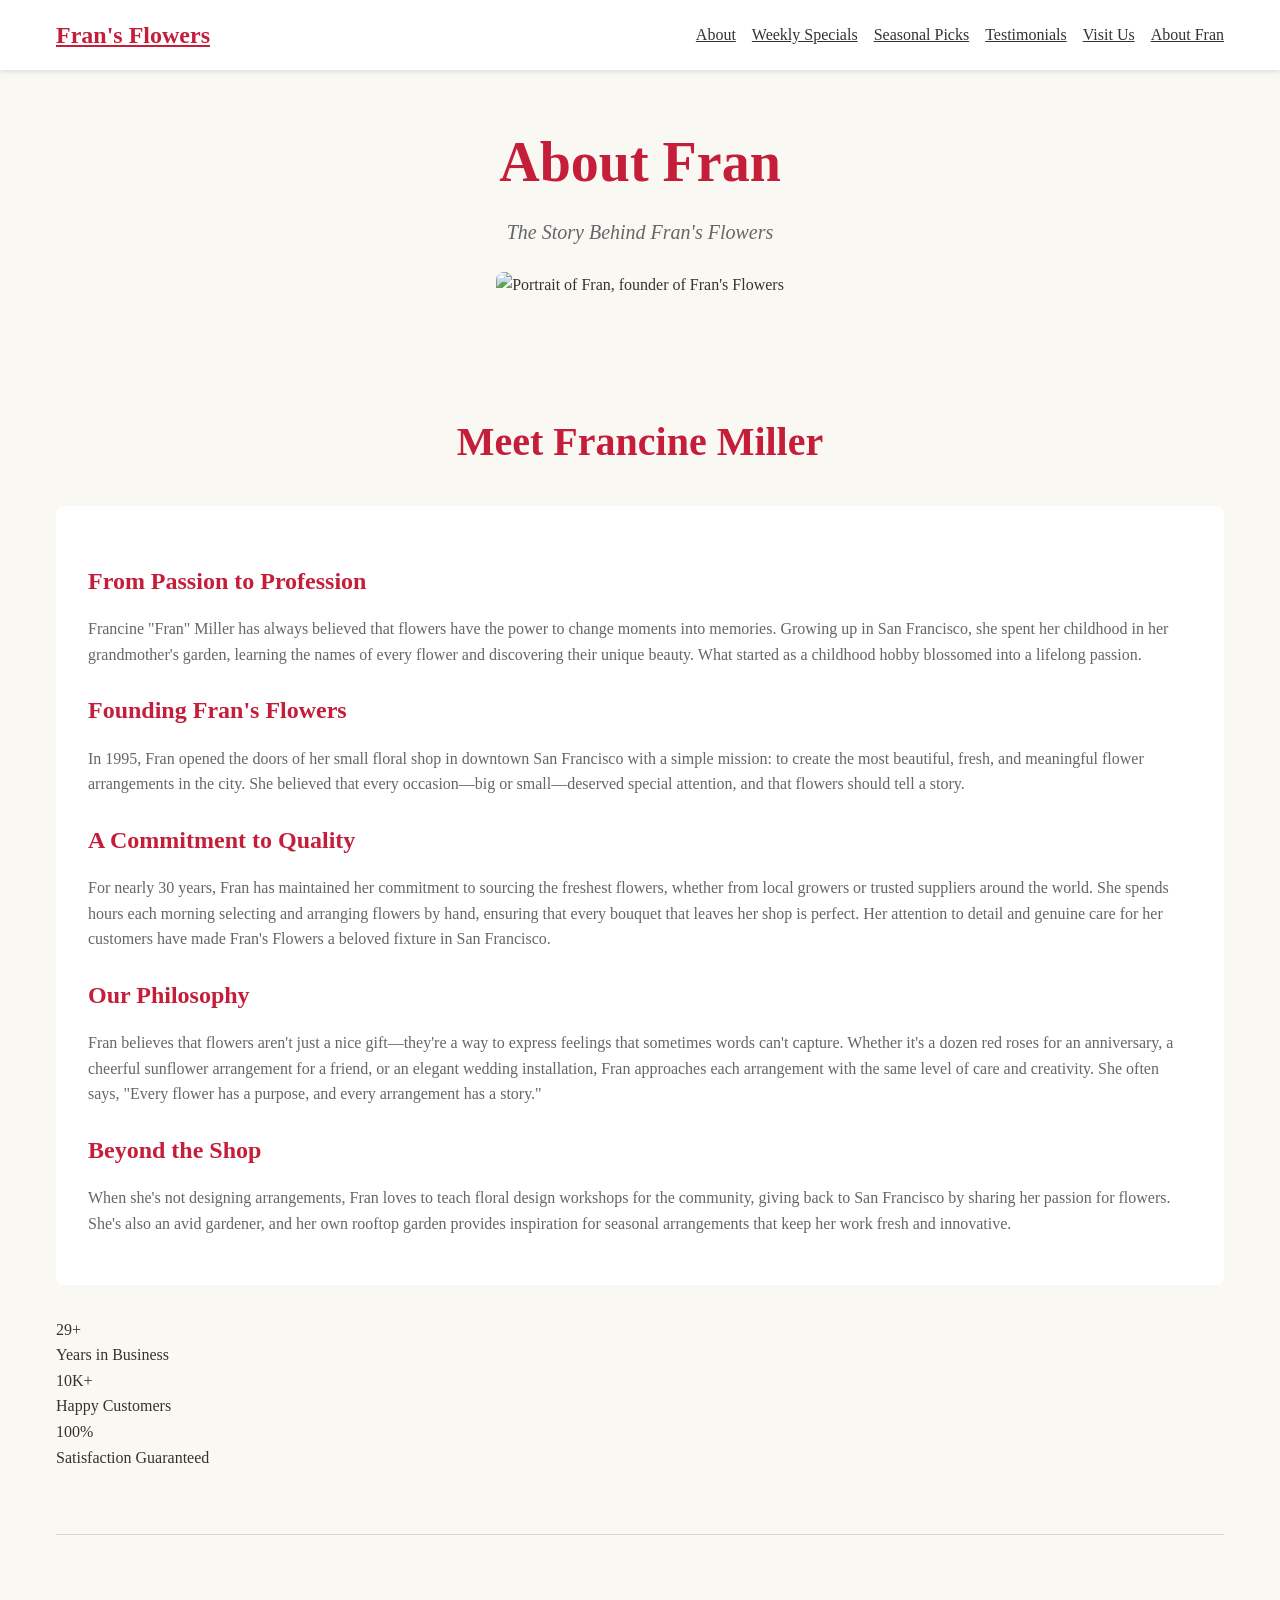
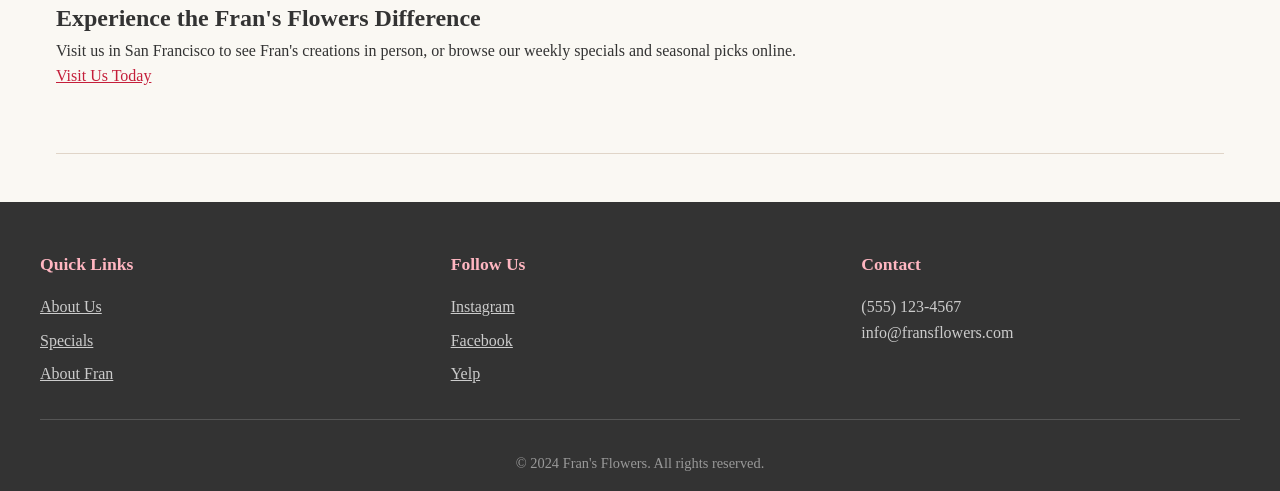
==== about.html @ 1854edc0 "v1" ====
<!DOCTYPE html>
<html lang="en">
<head>
    <meta charset="UTF-8">
    <meta name="viewport" content="width=device-width, initial-scale=1.0">
    <title>About Fran - Fran's Flowers Florist</title>
    <link rel="stylesheet" href="styles.css">
</head>
<body>
    <!-- Navigation Bar -->
    <nav class="navbar">
        <div class="nav-container">
            <div class="nav-brand">
                <a href="index.html">Fran's Flowers</a>
            </div>
            <ul class="nav-menu">
                <li class="nav-item"><a href="index.html#about" class="nav-link">About</a></li>
                <li class="nav-item"><a href="index.html#specials" class="nav-link">Weekly Specials</a></li>
                <li class="nav-item"><a href="index.html#seasonal-picks" class="nav-link">Seasonal Picks</a></li>
                <li class="nav-item"><a href="index.html#testimonials" class="nav-link">Testimonials</a></li>
                <li class="nav-item"><a href="index.html#visit" class="nav-link">Visit Us</a></li>
                <li class="nav-item"><a href="about.html" class="nav-link">About Fran</a></li>
            </ul>
        </div>
    </nav>

    <!-- Main Content -->
    <main>
        <!-- Header Section -->
        <header class="header">
            <div class="header-content">
                <h1 class="header-title">About Fran</h1>
                <p class="header-subtitle">The Story Behind Fran's Flowers</p>
            </div>
            <img src="images/fran-portrait.jpg" alt="Portrait of Fran, founder of Fran's Flowers" class="hero-image">
        </header>

        <!-- About Fran Section -->
        <section class="about-fran-section">
            <div class="about-fran-container">
                <h2 class="section-title">Meet Francine Miller</h2>

                <article class="about-fran-content">
                    <h3 class="content-heading">From Passion to Profession</h3>
                    <p class="about-fran-text">
                        Francine "Fran" Miller has always believed that flowers have the power to change 
                        moments into memories. Growing up in San Francisco, she spent her childhood in her 
                        grandmother's garden, learning the names of every flower and discovering their unique 
                        beauty. What started as a childhood hobby blossomed into a lifelong passion.
                    </p>

                    <h3 class="content-heading">Founding Fran's Flowers</h3>
                    <p class="about-fran-text">
                        In 1995, Fran opened the doors of her small floral shop in downtown San Francisco 
                        with a simple mission: to create the most beautiful, fresh, and meaningful flower 
                        arrangements in the city. She believed that every occasion—big or small—deserved 
                        special attention, and that flowers should tell a story.
                    </p>

                    <h3 class="content-heading">A Commitment to Quality</h3>
                    <p class="about-fran-text">
                        For nearly 30 years, Fran has maintained her commitment to sourcing the freshest 
                        flowers, whether from local growers or trusted suppliers around the world. She spends 
                        hours each morning selecting and arranging flowers by hand, ensuring that every 
                        bouquet that leaves her shop is perfect. Her attention to detail and genuine care 
                        for her customers have made Fran's Flowers a beloved fixture in San Francisco.
                    </p>

                    <h3 class="content-heading">Our Philosophy</h3>
                    <p class="about-fran-text">
                        Fran believes that flowers aren't just a nice gift—they're a way to express feelings 
                        that sometimes words can't capture. Whether it's a dozen red roses for an anniversary, 
                        a cheerful sunflower arrangement for a friend, or an elegant wedding installation, 
                        Fran approaches each arrangement with the same level of care and creativity. She often 
                        says, "Every flower has a purpose, and every arrangement has a story."
                    </p>

                    <h3 class="content-heading">Beyond the Shop</h3>
                    <p class="about-fran-text">
                        When she's not designing arrangements, Fran loves to teach floral design workshops 
                        for the community, giving back to San Francisco by sharing her passion for flowers. 
                        She's also an avid gardener, and her own rooftop garden provides inspiration for 
                        seasonal arrangements that keep her work fresh and innovative.
                    </p>
                </article>

                <div class="about-fran-stats">
                    <div class="stat">
                        <p class="stat-number">29+</p>
                        <p class="stat-label">Years in Business</p>
                    </div>
                    <div class="stat">
                        <p class="stat-number">10K+</p>
                        <p class="stat-label">Happy Customers</p>
                    </div>
                    <div class="stat">
                        <p class="stat-number">100%</p>
                        <p class="stat-label">Satisfaction Guaranteed</p>
                    </div>
                </div>
            </div>
        </section>

        <!-- Call to Action -->
        <section class="cta-section">
            <div class="cta-container">
                <h2 class="cta-title">Experience the Fran's Flowers Difference</h2>
                <p class="cta-text">
                    Visit us in San Francisco to see Fran's creations in person, or browse our 
                    weekly specials and seasonal picks online.
                </p>
                <a href="index.html#visit" class="cta-button">Visit Us Today</a>
            </div>
        </section>
    </main>

    <!-- Footer -->
    <footer class="footer">
        <div class="footer-container">
            <div class="footer-section">
                <h4 class="footer-title">Quick Links</h4>
                <ul class="footer-links">
                    <li><a href="index.html#about">About Us</a></li>
                    <li><a href="index.html#specials">Specials</a></li>
                    <li><a href="about.html">About Fran</a></li>
                </ul>
            </div>

            <div class="footer-section">
                <h4 class="footer-title">Follow Us</h4>
                <ul class="footer-links">
                    <li><a href="https://instagram.com" target="_blank">Instagram</a></li>
                    <li><a href="https://facebook.com" target="_blank">Facebook</a></li>
                    <li><a href="https://yelp.com" target="_blank">Yelp</a></li>
                </ul>
            </div>

            <div class="footer-section">
                <h4 class="footer-title">Contact</h4>
                <p class="footer-text">
                    (555) 123-4567<br>
                    info@fransflowers.com
                </p>
            </div>
        </div>

        <div class="footer-bottom">
            <p class="copyright">&copy; 2024 Fran's Flowers. All rights reserved.</p>
        </div>
    </footer>
</body>
</html>
---- styles.css ----
/* ================================
   Reset & Global
   ================================ */

* {
    margin: 0;
    padding: 0;
    box-sizing: border-box;
}

body {
    font-family: 'Georgia', serif;
    line-height: 1.6;
    color: #333;
    background-color: #faf8f3;
}

a {
    color: #c41e3a;
}

a:focus {
    outline: 2px solid #c41e3a;
    outline-offset: 2px;
}

a:hover {
    color: #a01729;
}

/* ================================
   Navigation
   ================================ */

.navbar {
    background-color: #fff;
    padding: 1rem 0;
    box-shadow: 0 2px 4px rgba(0, 0, 0, 0.1);
    position: sticky;
    top: 0;
    z-index: 100;
}

.nav-container {
    max-width: 1200px;
    margin: 0 auto;
    padding: 0 1rem;
    display: flex;
    justify-content: space-between;
    align-items: center;
}

.nav-brand a {
    font-size: 1.5rem;
    font-weight: bold;
    color: #c41e3a;
}

.nav-menu {
    display: flex;
    list-style: none;
    gap: 1rem;
    flex-wrap: wrap;
    justify-content: center;
}

.nav-link {
    color: #333;
    font-size: 1rem;
}

.nav-link:hover {
    color: #c41e3a;
}

/* ================================
   Header
   ================================ */

.header {
    text-align: center;
    padding: 3rem 1rem;
    max-width: 1200px;
    margin: 0 auto;
}

.header-title {
    font-size: 3rem;
    color: #c41e3a;
    margin-bottom: 0.5rem;
}

.header-subtitle {
    font-size: 1.25rem;
    color: #666;
    font-style: italic;
    margin-bottom: 1.5rem;
}

.hero-image {
    max-width: 100%;
    height: auto;
    border-radius: 8px;
    max-height: 400px;
    object-fit: cover;
}

/* ================================
   Main Layout
   ================================ */

main {
    max-width: 1200px;
    margin: 0 auto;
    padding: 0 1rem;
}

section {
    padding: 3rem 0;
    border-bottom: 1px solid #e0d5c8;
}

.section-title {
    text-align: center;
    color: #c41e3a;
    font-size: 2rem;
    margin-bottom: 2rem;
}

/* ================================
   About Section
   ================================ */

.about-section {
    text-align: center;
}

.about-text {
    font-size: 1.1rem;
    color: #555;
    max-width: 800px;
    margin: 0 auto;
}

/* ================================
   Weekly Specials
   ================================ */

.specials-grid {
    display: grid;
    grid-template-columns: 1fr;
    gap: 2rem;
}

.special-card {
    background-color: #fff;
    border-radius: 8px;
    overflow: hidden;
    box-shadow: 0 4px 6px rgba(0, 0, 0, 0.1);
}

.card-image {
    width: 100%;
    height: 250px;
    object-fit: cover;
    display: block;
}

.card-title {
    font-size: 1.5rem;
    color: #c41e3a;
    padding: 1.5rem 1.5rem 0.5rem;
}

.card-description {
    padding: 0 1.5rem;
    color: #666;
}

.card-price {
    padding: 1rem 1.5rem;
    font-size: 1.25rem;
    font-weight: bold;
    color: #c41e3a;
}

/* ================================
   Seasonal Picks
   ================================ */

.seasonal-card {
    background-color: #fff;
    border-radius: 8px;
    overflow: hidden;
    box-shadow: 0 4px 6px rgba(0, 0, 0, 0.1);
    display: flex;
    flex-direction: column;
}

.seasonal-image {
    width: 100%;
    height: 300px;
    object-fit: cover;
    display: block;
}

.seasonal-content {
    padding: 2rem;
}

.seasonal-name {
    font-size: 1.75rem;
    color: #c41e3a;
    margin-bottom: 1rem;
}

.seasonal-description {
    color: #666;
    margin-bottom: 1rem;
}

.seasonal-detail {
    font-style: italic;
    color: #c41e3a;
    font-weight: bold;
}

/* ================================
   Testimonials
   ================================ */

.testimonials-grid {
    display: grid;
    grid-template-columns: 1fr;
    gap: 2rem;
}

.testimonial-card {
    background-color: #fff;
    border-left: 4px solid #c41e3a;
    padding: 2rem;
    border-radius: 4px;
    box-shadow: 0 2px 4px rgba(0, 0, 0, 0.05);
}

.testimonial-quote {
    font-size: 1.1rem;
    color: #333;
    font-style: italic;
    margin-bottom: 1rem;
}

.testimonial-author {
    font-weight: bold;
    color: #333;
    margin-bottom: 0.5rem;
}

.testimonial-label {
    font-size: 0.9rem;
    color: #c41e3a;
    font-weight: bold;
}

/* ================================
   Visit Us
   ================================ */

.visit-grid {
    display: grid;
    grid-template-columns: 1fr;
    gap: 2rem;
}

.visit-card {
    background-color: #fff;
    padding: 2rem;
    border-radius: 8px;
    box-shadow: 0 4px 6px rgba(0, 0, 0, 0.1);
    text-align: center;
}

.visit-card-title {
    font-size: 1.5rem;
    color: #c41e3a;
    margin-bottom: 1rem;
}

.visit-info {
    color: #666;
}

/* ================================
   About Fran Page
   ================================ */

.about-fran-content {
    background-color: #fff;
    padding: 2rem;
    border-radius: 8px;
    margin-bottom: 2rem;
}

.content-heading {
    font-size: 1.5rem;
    color: #c41e3a;
    margin-top: 1.5rem;
    margin-bottom: 1rem;
}

.about-fran-text {
    color: #666;
    margin-bottom: 1rem;
}

/* ================================
   Footer
   ================================ */

.footer {
    background-color: #333;
    color: #fff;
    padding: 3rem 1rem 1rem;
    margin-top: 3rem;
}

.footer-container {
    max-width: 1200px;
    margin: 0 auto;
    display: grid;
    grid-template-columns: 1fr;
    gap: 2rem;
    margin-bottom: 2rem;
}

.footer-section {
    text-align: center;
}

.footer-title {
    font-size: 1.1rem;
    color: #ffb6c1;
    margin-bottom: 1rem;
    font-weight: bold;
}

.footer-links {
    list-style: none;
    display: flex;
    justify-content: center;
    gap: 1.5rem;
    flex-wrap: wrap;
}

.footer-links a {
    color: #ccc;
}

.footer-links a:hover {
    color: #ffb6c1;
}

.footer-text {
    color: #ccc;
}

.footer-bottom {
    text-align: center;
    padding-top: 2rem;
    border-top: 1px solid #555;
    max-width: 1200px;
    margin: 0 auto;
}

.copyright {
    color: #999;
    font-size: 0.9rem;
}

/* ================================
   Responsive - Mobile
   ================================ */

@media (max-width: 767px) {
    .nav-container {
        flex-direction: column;
        gap: 1rem;
    }

    .nav-menu {
        flex-direction: column;
        align-items: center;
        gap: 0.75rem;
    }
}

/* ================================
   Responsive - Tablet & Desktop
   ================================ */

@media (min-width: 768px) {
    .specials-grid {
        grid-template-columns: repeat(3, 1fr);
    }

    .testimonials-grid {
        grid-template-columns: repeat(2, 1fr);
    }

    .visit-grid {
        grid-template-columns: repeat(3, 1fr);
    }

    .footer-container {
        grid-template-columns: repeat(3, 1fr);
    }

    .footer-section {
        text-align: left;
    }

    .footer-links {
        justify-content: flex-start;
        flex-direction: column;
        gap: 0.5rem;
    }

    .seasonal-card {
        flex-direction: row;
        align-items: center;
    }

    .seasonal-image {
        width: 50%;
        height: auto;
        min-height: 350px;
    }

    .seasonal-content {
        width: 50%;
    }

    .header-title {
        font-size: 3.5rem;
    }

    section {
        padding: 4rem 0;
    }

    .section-title {
        font-size: 2.5rem;
    }
}
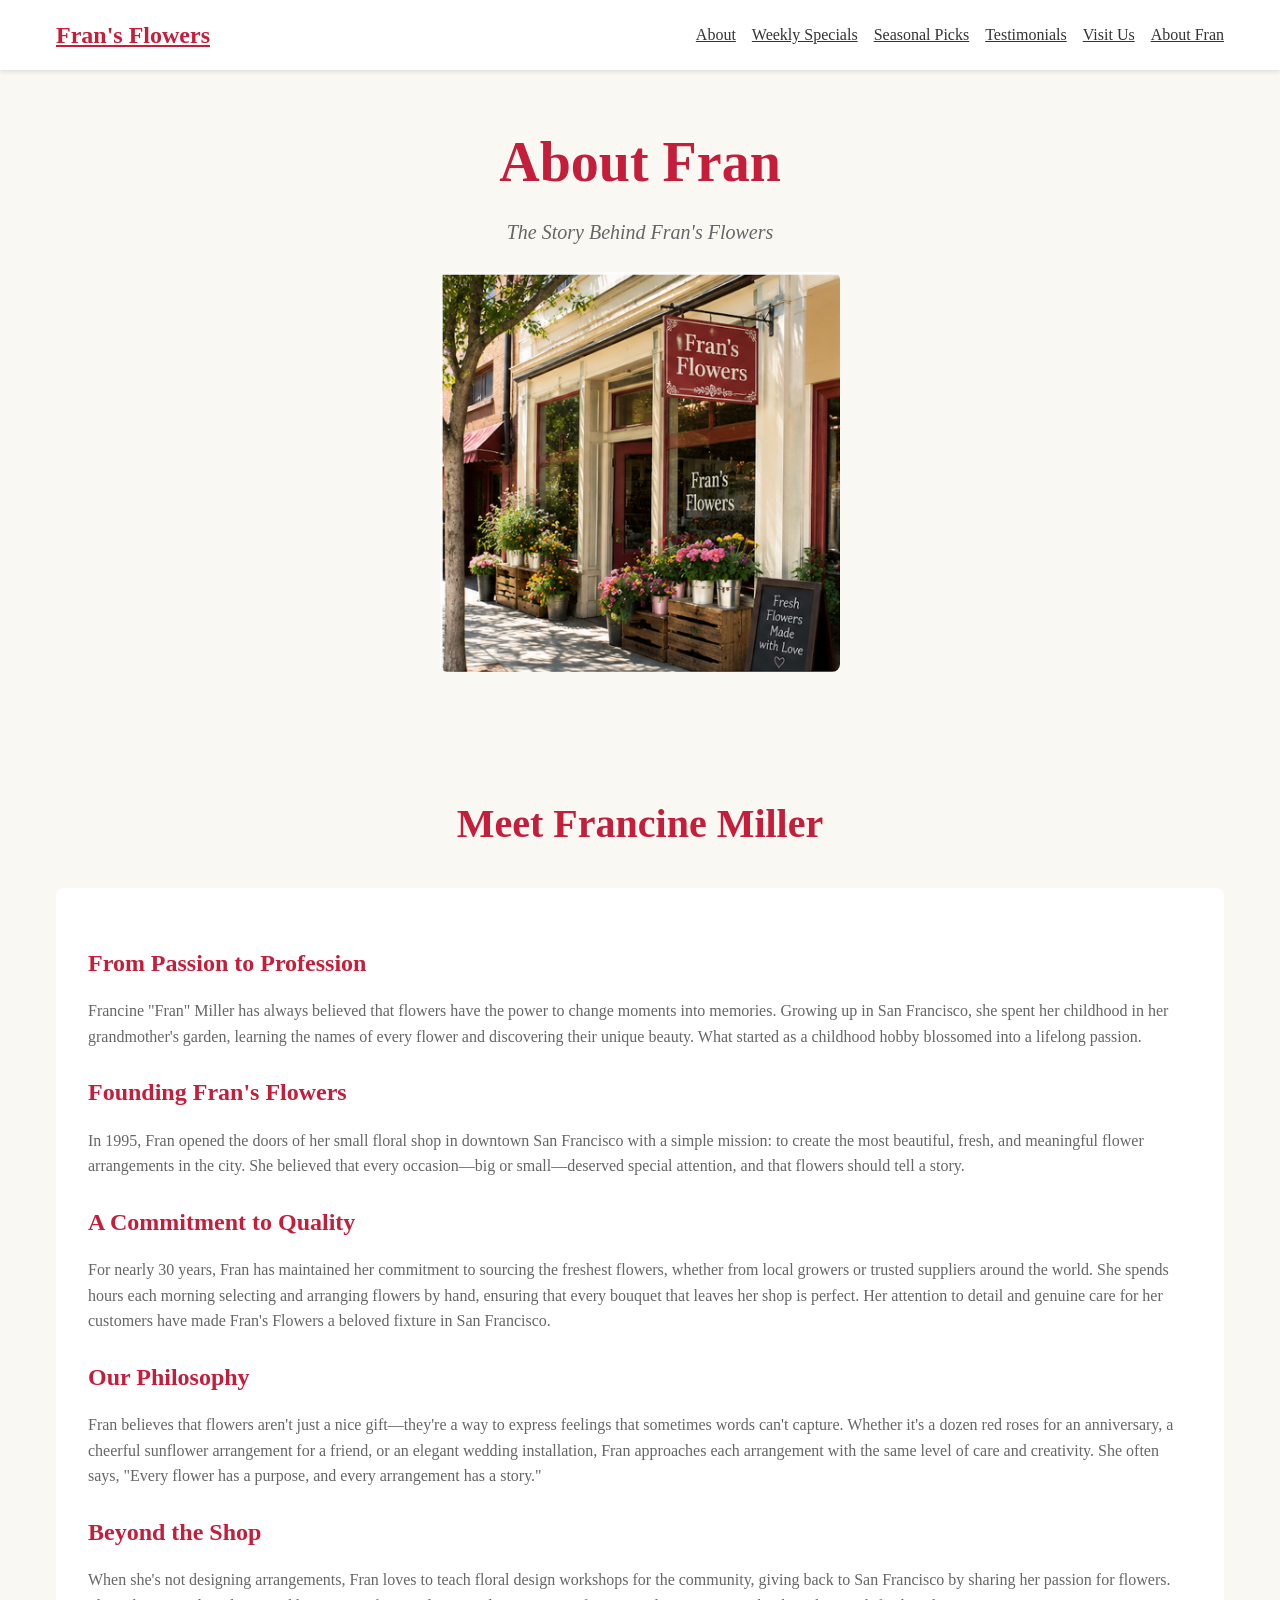
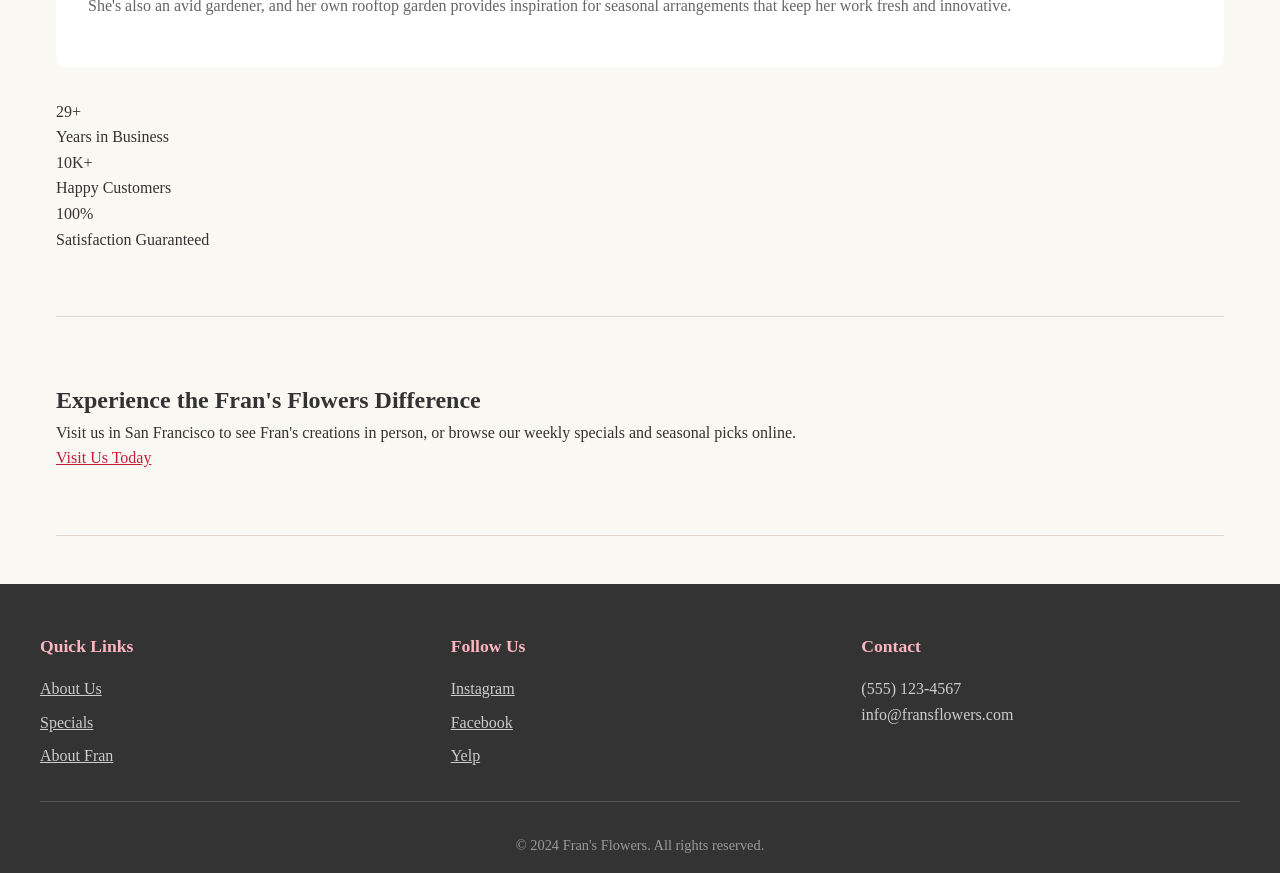
==== commit a1807500: "v1" ====
--- a/about.html
+++ b/about.html
@@ -32,7 +32,7 @@
                 <h1 class="header-title">About Fran</h1>
                 <p class="header-subtitle">The Story Behind Fran's Flowers</p>
             </div>
-            <img src="images/fran-portrait.jpg" alt="Portrait of Fran, founder of Fran's Flowers" class="hero-image">
+            <img src="img/about.png" alt="Portrait of Fran, founder of Fran's Flowers" class="hero-image">
         </header>
 
         <!-- About Fran Section -->
